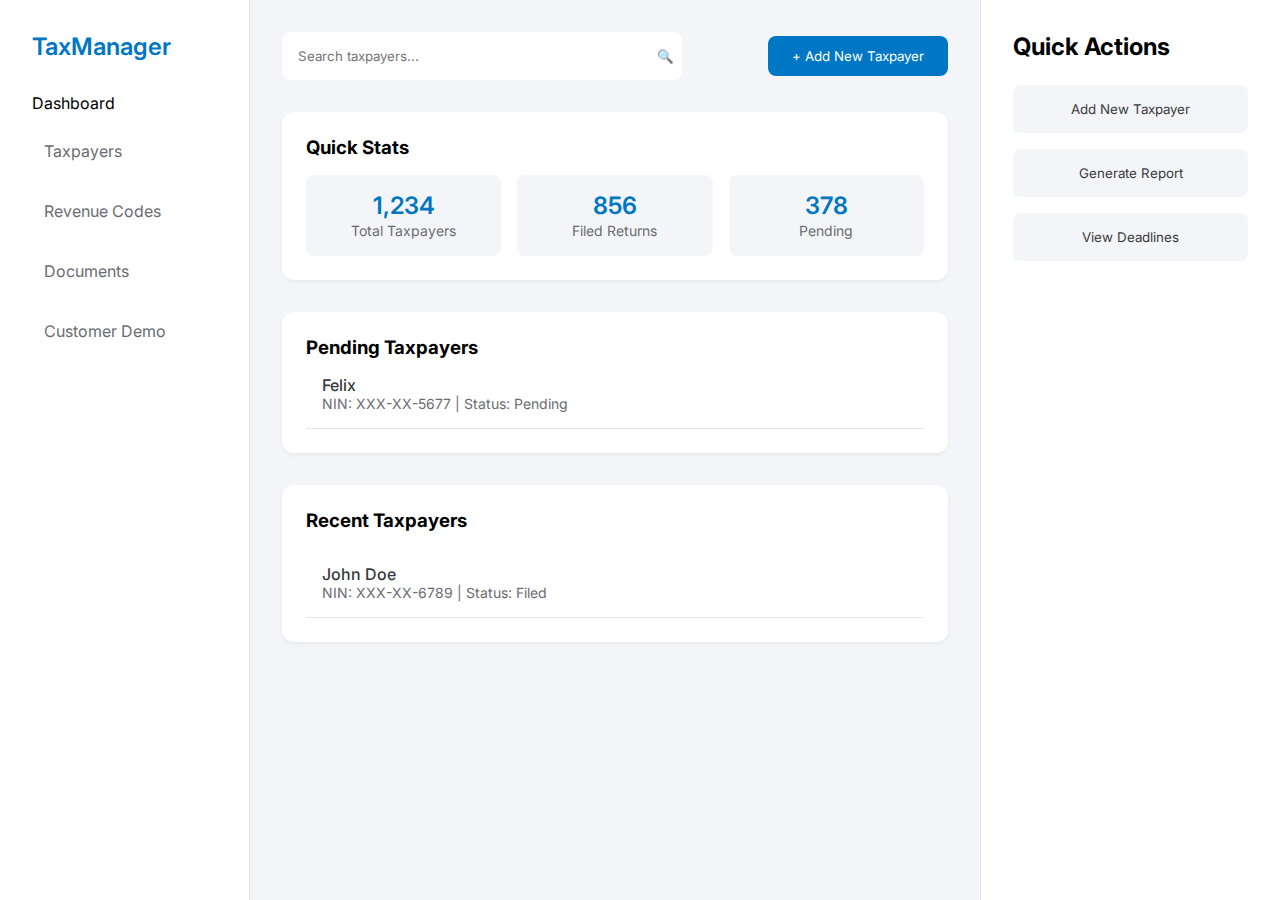
==== home.html @ 55635302 "site-update" ====
<!DOCTYPE html>
<html lang="en">
<head>
    <meta charset="UTF-8">
    <meta name="viewport" content="width=device-width, initial-scale=1.0">
    <title>Tax Management System</title>
    <link rel="stylesheet" href="styles.css">
    <link href="https://fonts.googleapis.com/css2?family=Inter:wght@400;500;600&display=swap" rel="stylesheet">
</head>
<body>
    <div class="container">
        <!-- Left Sidebar -->
        <nav class="sidebar">
            <div class="logo">TaxManager</div>
            <ul class="nav-links">
                <li class="active">Dashboard</a></li>
                <li><a href="index3.html">Taxpayers</a></li>
                <li><a href="rev_codes.html">Revenue Codes</a></li>
                <li><a href="#">Documents</a></li>
                <li><a href="/cus/comb2.html">Customer Demo</a></li>
            </ul>
        </nav>

        <!-- Main Content -->
        <main class="main-content">
            <header>
                <div class="search-bar">
                    <input type="text" id="searchInput" placeholder="Search taxpayers...">
                    <button class="search-btn">🔍</button>
                </div>
                <button class="add-new-btn" onclick="showAddForm()">+ Add New Taxpayer</button>
            </header>

            <div class="dashboard-grid">
                <div class="card stats">
                    <h3>Quick Stats</h3>
                    <div class="stat-items">
                        <div class="stat-item">
                            <span class="stat-number">1,234</span>
                            <span class="stat-label">Total Taxpayers</span>
                        </div>
                        <div class="stat-item">
                            <span class="stat-number">856</span>
                            <span class="stat-label">Filed Returns</span>
                        </div>
                        <div class="stat-item">
                            <span class="stat-number">378</span>
                            <span class="stat-label">Pending</span>
                        </div>
                    </div>
                </div>

                <div class="card taxpayers">
                    <h3>Pending Taxpayers</h3>
                    <div class="taxpayer-item">
                        <div class="taxpayer-info">
                            <div class="taxpayer-name">Felix</div>
                            <div class="taxpayer-details">
                                NIN: XXX-XX-5677 | Status: Pending
                            </div>
                        </div>
                    </div>
                </div>

                <div class="card taxpayers">
                    <h3>Recent Taxpayers</h3>
                    <div id="taxpayersList" class="taxpayers-list">
                        <!-- Populated by JavaScript -->
                    </div>
                </div>
            </div>
        </main>

        <!-- Right Sidebar -->
        <aside class="quick-actions">
            <h2>Quick Actions</h2>
            <div class="action-buttons">
                <button onclick="showAddForm()">Add New Taxpayer</button>
                <button onclick="generateReport()">Generate Report</button>
                <button onclick="showDeadlines()">View Deadlines</button>
            </div>
        </aside>
    </div>

    <!-- Add Taxpayer Modal -->
    <div id="addTaxpayerModal" class="modal">
        <div class="modal-content">
            <span class="close-btn" onclick="closeAddForm()">&times;</span>
            <h2>Add New Taxpayer</h2>
            <form id="taxpayerForm">
                <div class="form-group">
                    <label for="name">Full Name</label>
                    <input type="text" id="name" required>
                </div>
                <div class="form-group">
                    <label for="nin">NIN</label>
                    <input type="text" id="nin" required pattern="\d{3}-\d{2}-\d{4}" placeholder="XXX-XX-XXXX">
                </div>
                <div class="form-group">
                    <label for="address">Address</label>
                    <textarea id="address" required></textarea>
                </div>
                <div class="form-group">
                    <label for="phone">Phone</label>
                    <input type="tel" id="phone" required>
                </div>
                <div class="form-group">
                    <label for="email">Email</label>
                    <input type="email" id="email" required>
                </div>
                <div class="form-buttons">
                    <button type="submit">Add Taxpayer</button>
                    <button type="button" onclick="closeAddForm()">Cancel</button>
                </div>
            </form>
        </div>
    </div>

    <!-- Taxpayer Profile Modal -->
    <div id="profileModal" class="modal">
        <div class="modal-content">
            <span class="close-btn" onclick="closeProfile()">&times;</span>
            <div id="profileContent">
                <!-- Populated by JavaScript -->
            </div>
        </div>
    </div>

    <script src="script.js"></script>
</body>
</html>
---- styles.css ----
:root {
    --primary-color: #0077C5;
    --secondary-color: #6B6C72;
    --background-color: #F4F5F8;
    --card-background: #FFFFFF;
    --border-color: #E5E5E5;
    --text-primary: #393A3D;
    --text-secondary: #6B6C72;
    --success-color: #2CA01C;
    --error-color: #D52B1E;
}

* {
    margin: 0;
    padding: 0;
    box-sizing: border-box;
    font-family: 'Inter', sans-serif;
}

.container {
    display: grid;
    grid-template-columns: 250px 1fr 300px;
    min-height: 100vh;
    background-color: var(--background-color);
}

/* Sidebar Styles */
.sidebar {
    background-color: var(--card-background);
    padding: 2rem;
    border-right: 1px solid var(--border-color);
}

.logo {
    font-size: 1.5rem;
    font-weight: 600;
    color: var(--primary-color);
    margin-bottom: 2rem;
}

.nav-links {
    list-style: none;
}

.nav-links li {
    margin-bottom: 1rem;
}

.nav-links a {
    display: flex;
    align-items: center;
    text-decoration: none;
    color: var(--text-secondary);
    padding: 0.75rem;
    border-radius: 8px;
    transition: background-color 0.3s;
}

.nav-links .active a,
.nav-links a:hover {
    background-color: var(--background-color);
    color: var(--primary-color);
}

.icon {
    margin-right: 0.75rem;
}

/* Main Content Styles */
.main-content {
    padding: 2rem;
}

header {
    display: flex;
    justify-content: space-between;
    align-items: center;
    margin-bottom: 2rem;
}

.search-bar {
    display: flex;
    align-items: center;
    background: var(--card-background);
    border-radius: 8px;
    padding: 0.5rem;
    width: 400px;
}

.search-bar input {
    border: none;
    padding: 0.5rem;
    width: 100%;
    outline: none;
}

.search-btn {
    background: none;
    border: none;
    cursor: pointer;
}

.add-new-btn {
    background-color: var(--primary-color);
    color: white;
    border: none;
    padding: 0.75rem 1.5rem;
    border-radius: 8px;
    cursor: pointer;
    transition: opacity 0.3s;
}

.add-new-btn:hover {
    opacity: 0.9;
}

/* Dashboard Grid */
.dashboard-grid {
    display: grid;
    gap: 2rem;
}

.card {
    background-color: var(--card-background);
    border-radius: 12px;
    padding: 1.5rem;
    box-shadow: 0 2px 4px rgba(0, 0, 0, 0.05);
}

.stats .stat-items {
    display: grid;
    grid-template-columns: repeat(3, 1fr);
    gap: 1rem;
    margin-top: 1rem;
}

.stat-item {
    text-align: center;
    padding: 1rem;
    background-color: var(--background-color);
    border-radius: 8px;
}

.stat-number {
    display: block;
    font-size: 1.5rem;
    font-weight: 600;
    color: var(--primary-color);
}

.stat-label {
    color: var(--text-secondary);
    font-size: 0.875rem;
}

/* Taxpayers List */
.taxpayers-list {
    margin-top: 1rem;
}

.taxpayer-item {
    display: flex;
    align-items: center;
    padding: 1rem;
    border-bottom: 1px solid var(--border-color);
    cursor: pointer;
    transition: background-color 0.3s;
}

.taxpayer-item:hover {
    background-color: var(--background-color);
}

.taxpayer-info {
    flex: 1;
}

.taxpayer-name {
    font-weight: 500;
    color: var(--text-primary);
}

.taxpayer-details {
    color: var(--text-secondary);
    font-size: 0.875rem;
}

/* Quick Actions Sidebar */
.quick-actions {
    background-color: var(--card-background);
    padding: 2rem;
    border-left: 1px solid var(--border-color);
}

.action-buttons {
    display: flex;
    flex-direction: column;
    gap: 1rem;
    margin-top: 1.5rem;
}

.action-buttons button {
    background-color: var(--background-color);
    border: none;
    padding: 1rem;
    border-radius: 8px;
    cursor: pointer;
    color: var(--text-primary);
    transition: background-color 0.3s;
}

.action-buttons button:hover {
    background-color: var(--border-color);
}

/* Modal Styles */
.modal {
    display: none;
    position: fixed;
    top: 0;
    left: 0;
    width: 100%;
    height: 100%;
    background-color: rgba(0, 0, 0, 0.5);
    z-index: 1000;
}

.modal-content {
    position: relative;
    background-color: var(--card-background);
    margin: 5% auto;
    padding: 2rem;
    width: 90%;
    max-width: 600px;
    border-radius: 12px;
    box-shadow: 0 4px 6px rgba(0, 0, 0, 0.1);
}

.close-btn {
    position: absolute;
    right: 1.5rem;
    top: 1.5rem;
    font-size: 1.5rem;
    cursor: pointer;
    color: var(--text-secondary);
}

/* Form Styles */
.form-group {
    margin-bottom: 1.5rem;
}

.form-group label {
    display: block;
    margin-bottom: 0.5rem;
    color: var(--text-primary);
}

.form-group input,
.form-group textarea {
    width: 100%;
    padding: 0.75rem;
    border: 1px solid var(--border-color);
    border-radius: 8px;
    font-size: 1rem;
}

.form-buttons {
    display: flex;
    gap: 1rem;
    justify-content: flex-end;
    margin-top: 2rem;
}

.form-buttons button {
    padding: 0.75rem 1.5rem;
    border-radius: 8px;
    cursor: pointer;
    font-size: 1rem;
}

.form-buttons button[type="submit"] {
    background-color: var(--primary-color);
    color: white;
    border: none;
}

.form-buttons button[type="button"] {
    background-color: var(--background-color);
    border: none;
    color: var(--text-primary);
}
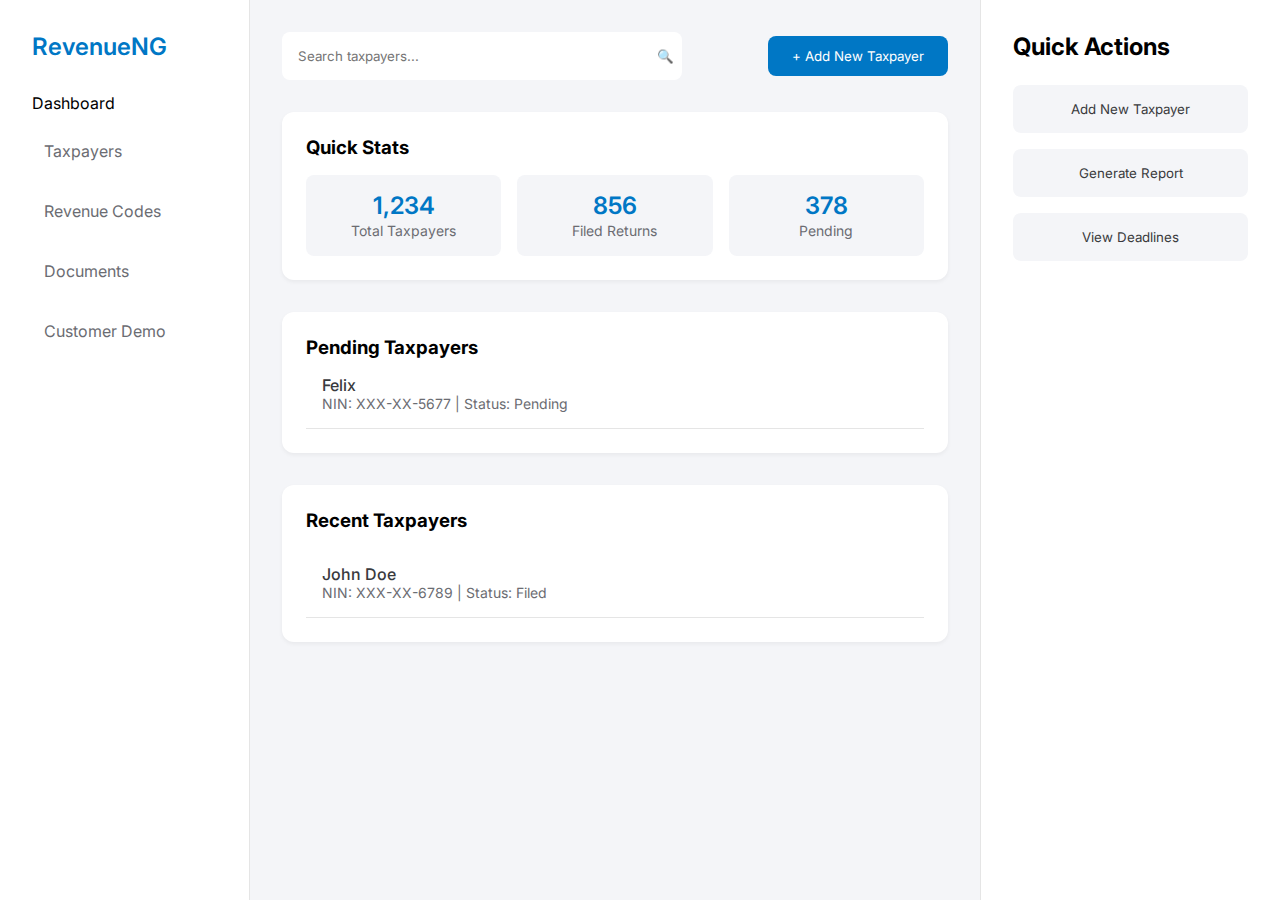
==== commit 4fb93cac: "updates" ====
--- a/home.html
+++ b/home.html
@@ -11,7 +11,7 @@
     <div class="container">
         <!-- Left Sidebar -->
         <nav class="sidebar">
-            <div class="logo">TaxManager</div>
+            <div class="logo">RevenueNG</div>
             <ul class="nav-links">
                 <li class="active">Dashboard</a></li>
                 <li><a href="index3.html">Taxpayers</a></li>
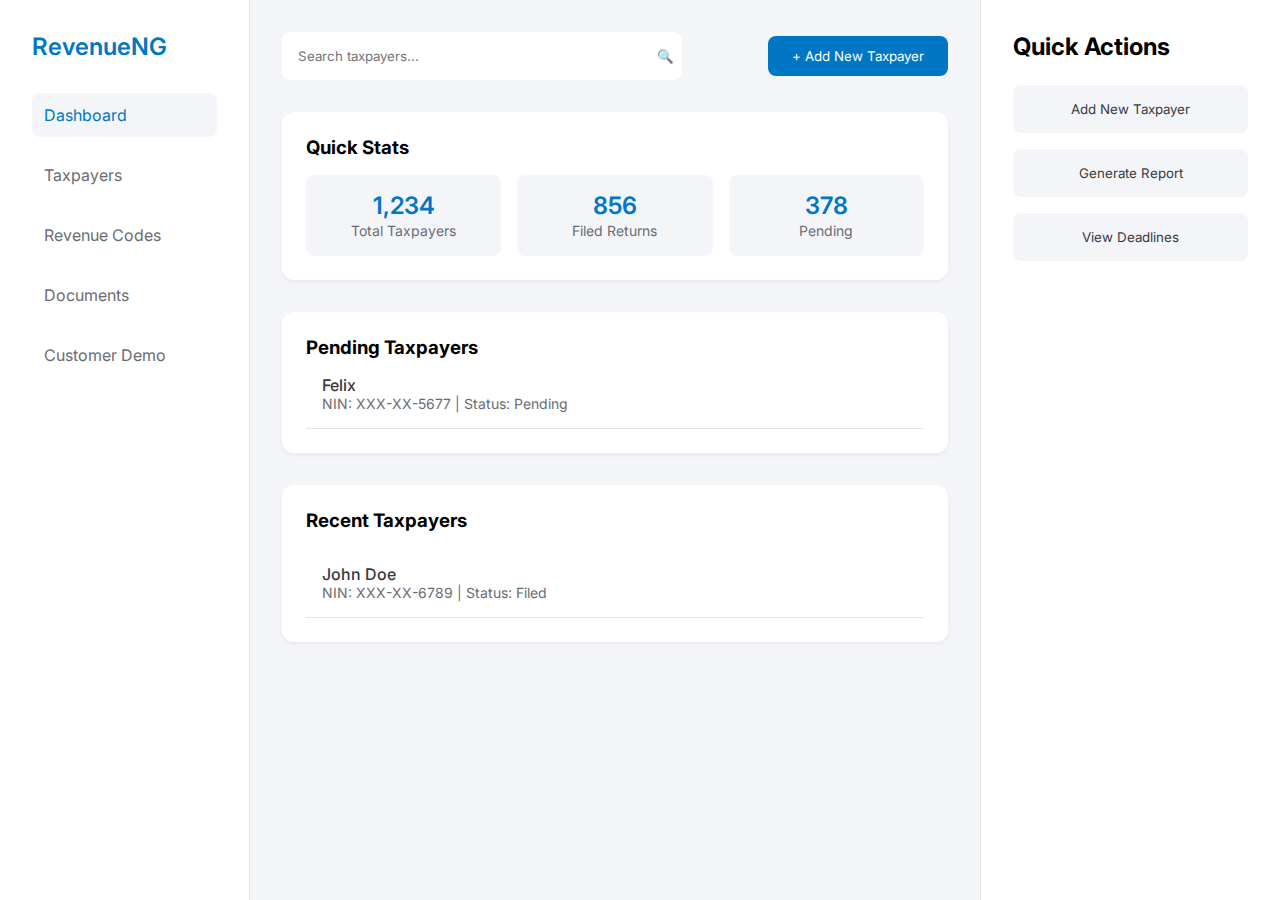
==== commit ab5fd79e: "lj" ====
--- a/home.html
+++ b/home.html
@@ -13,7 +13,7 @@
         <nav class="sidebar">
             <div class="logo">RevenueNG</div>
             <ul class="nav-links">
-                <li class="active">Dashboard</a></li>
+                <li class="active"><a href="home.html">Dashboard</a></li>
                 <li><a href="index3.html">Taxpayers</a></li>
                 <li><a href="rev_codes.html">Revenue Codes</a></li>
                 <li><a href="#">Documents</a></li>
